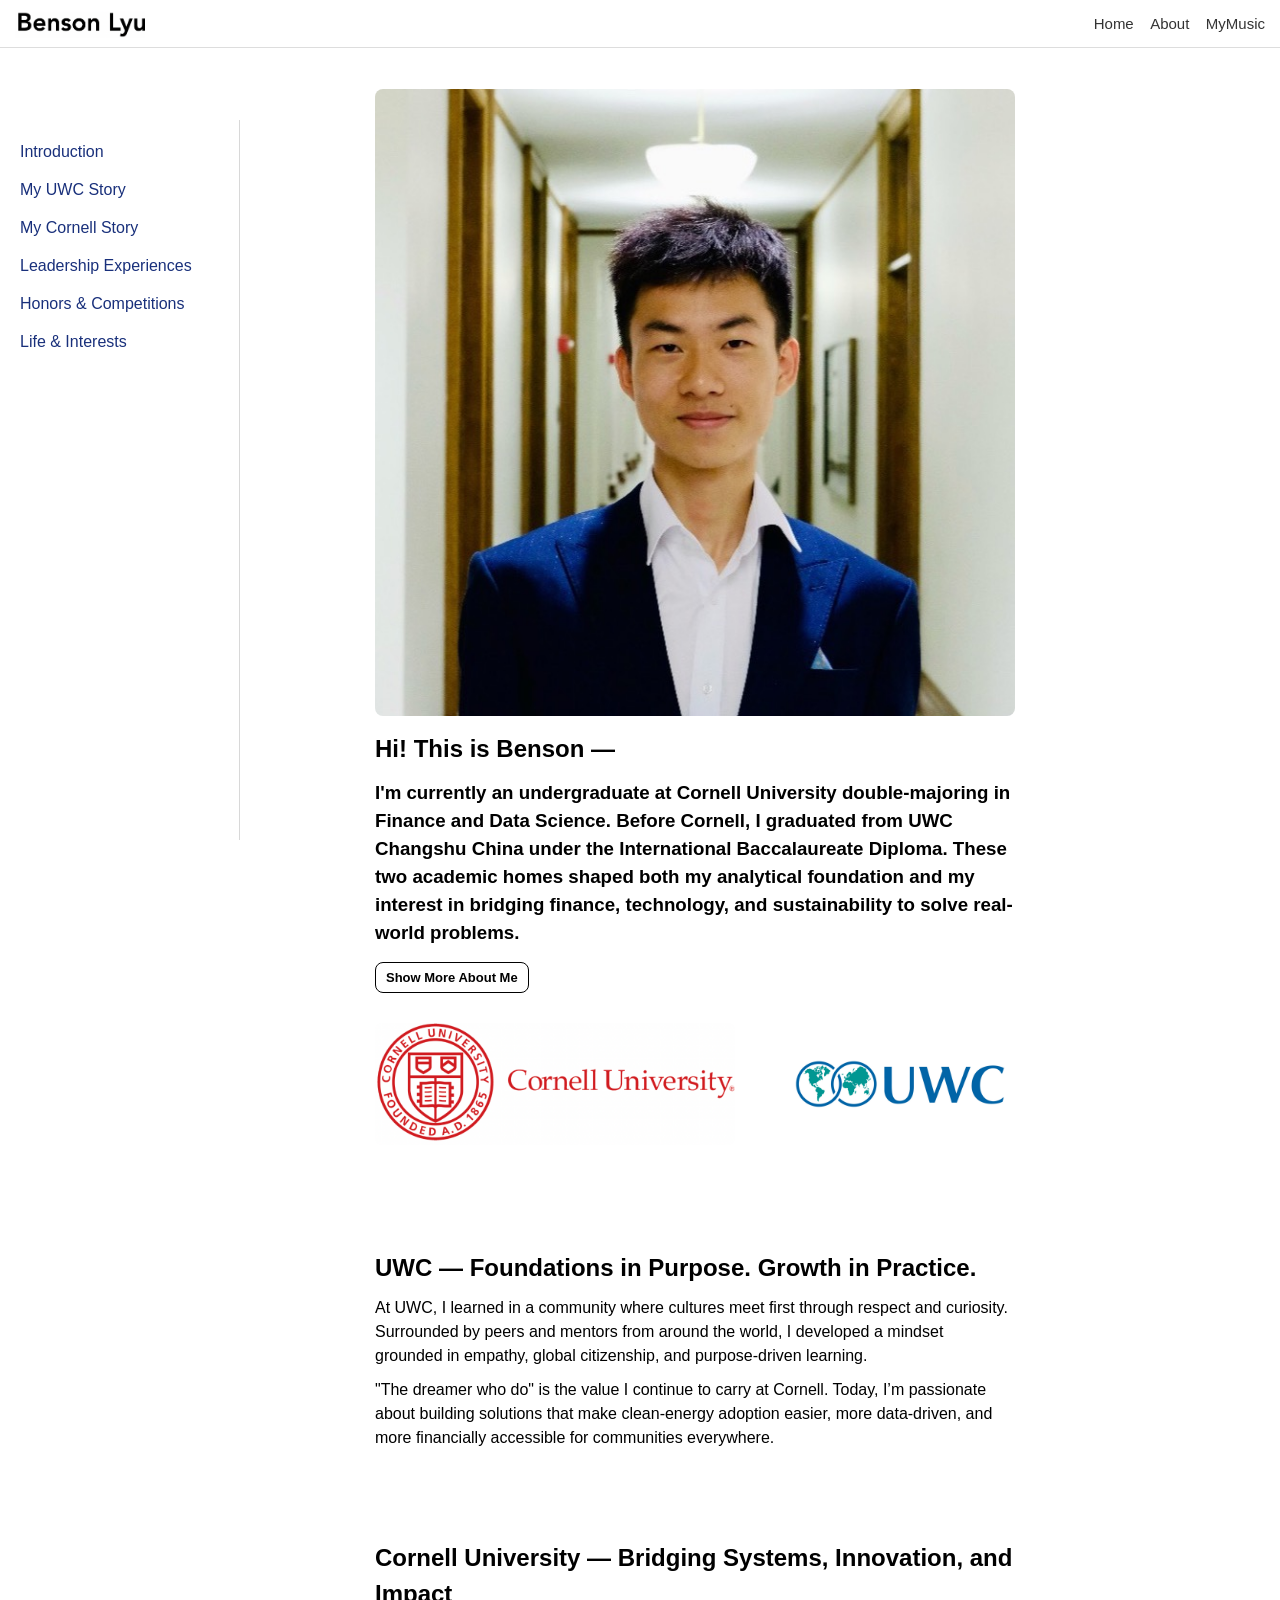
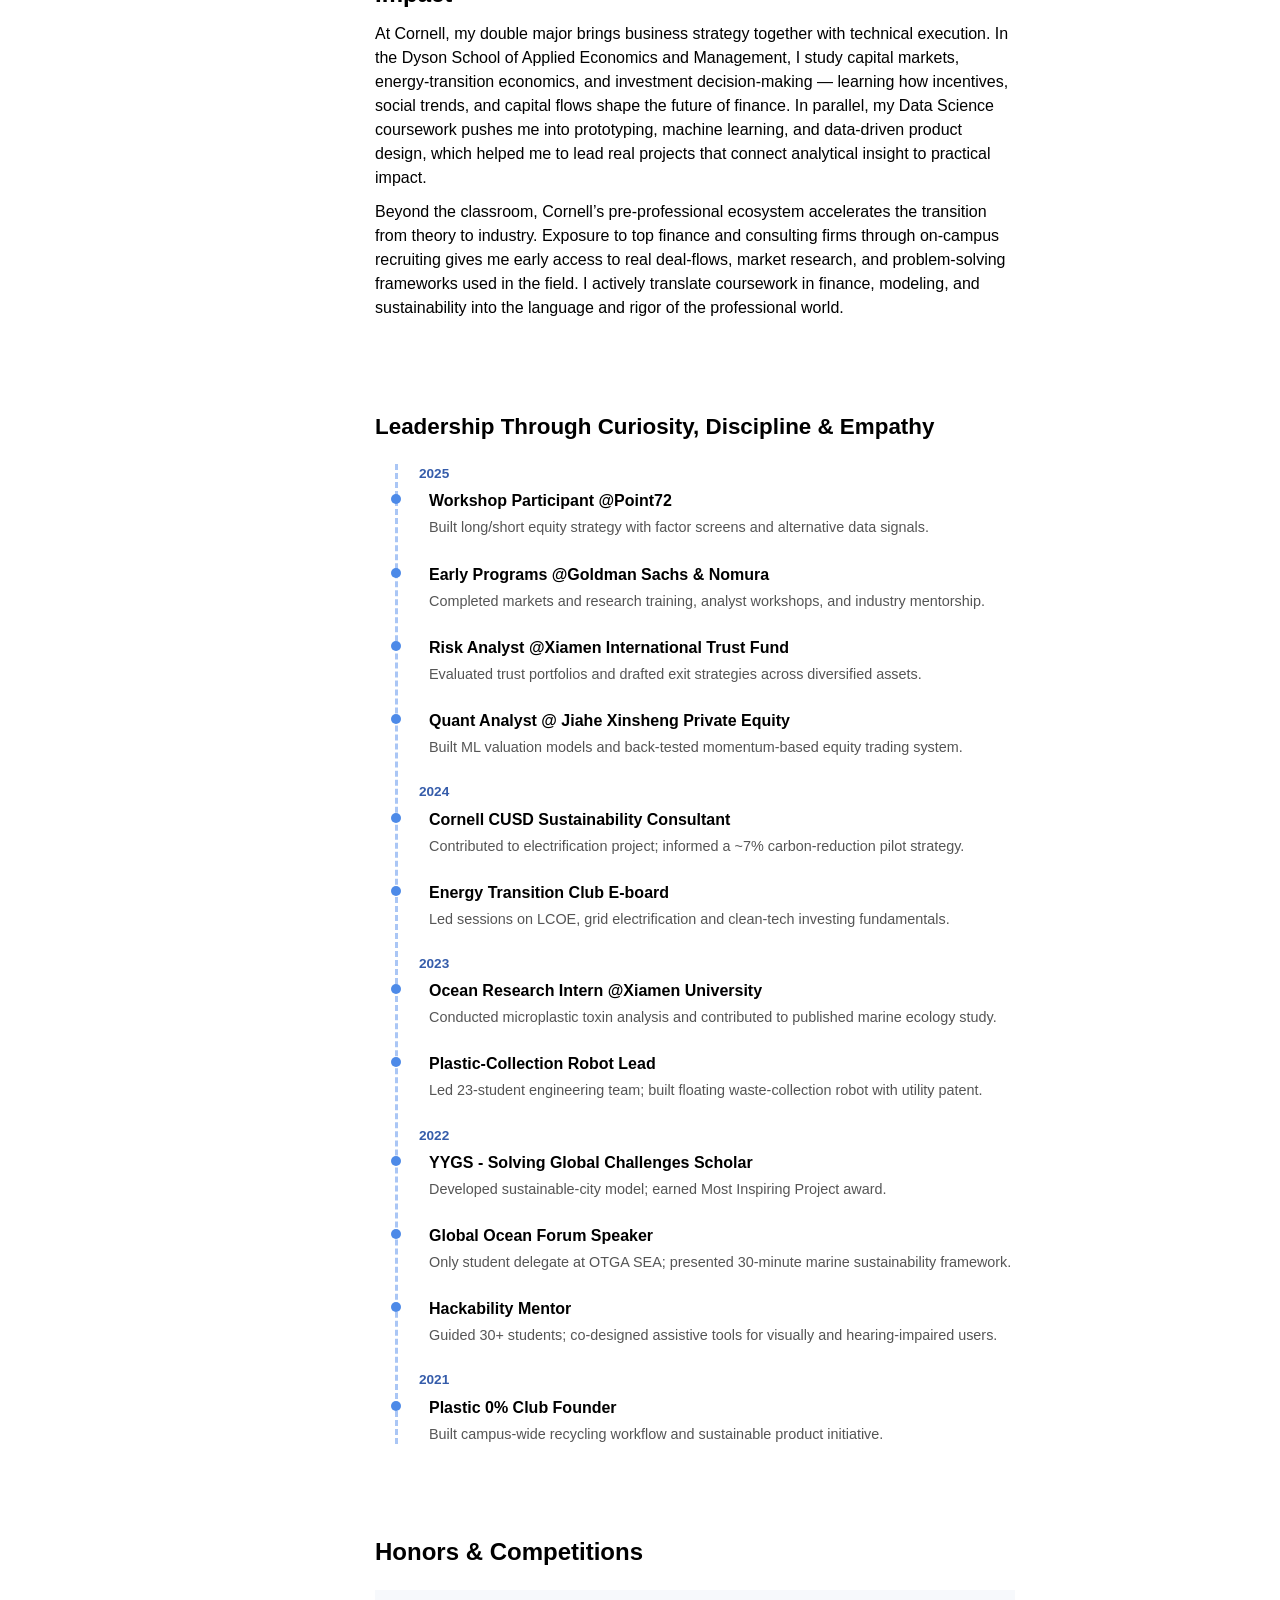
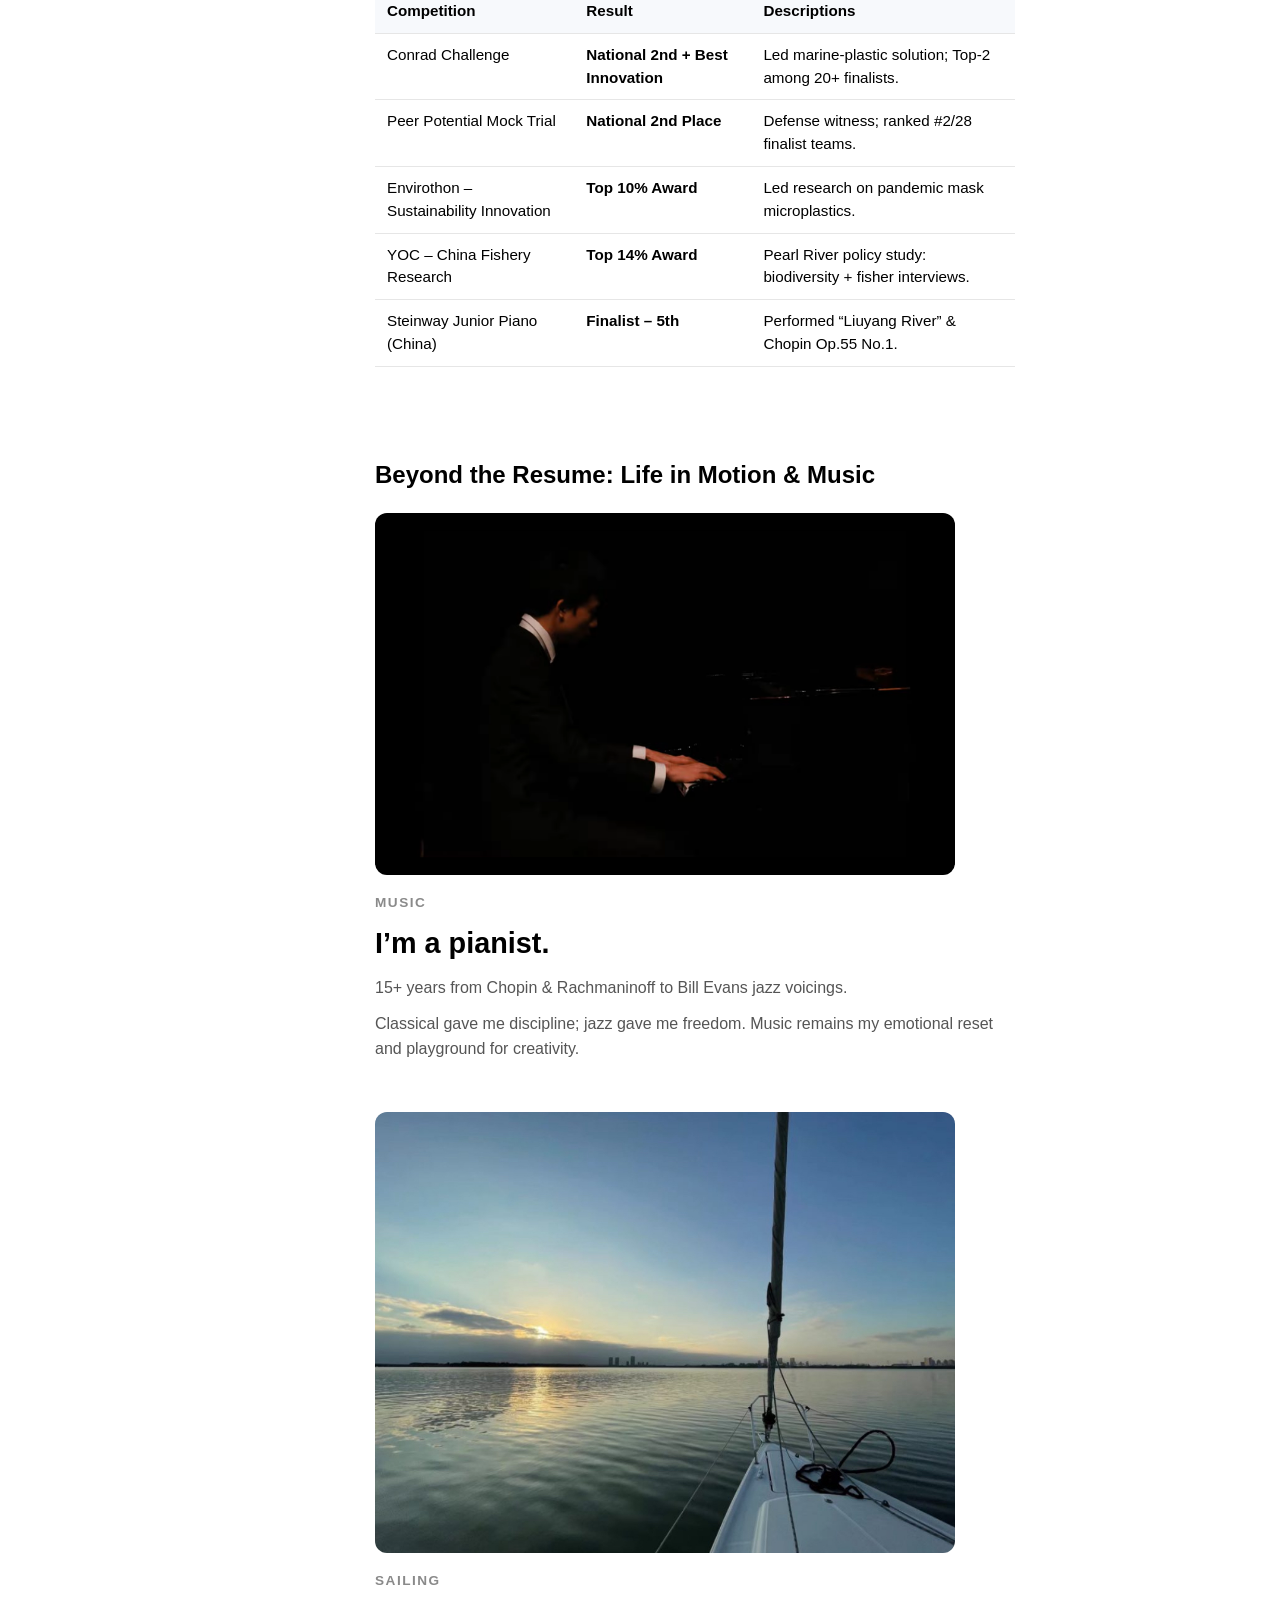
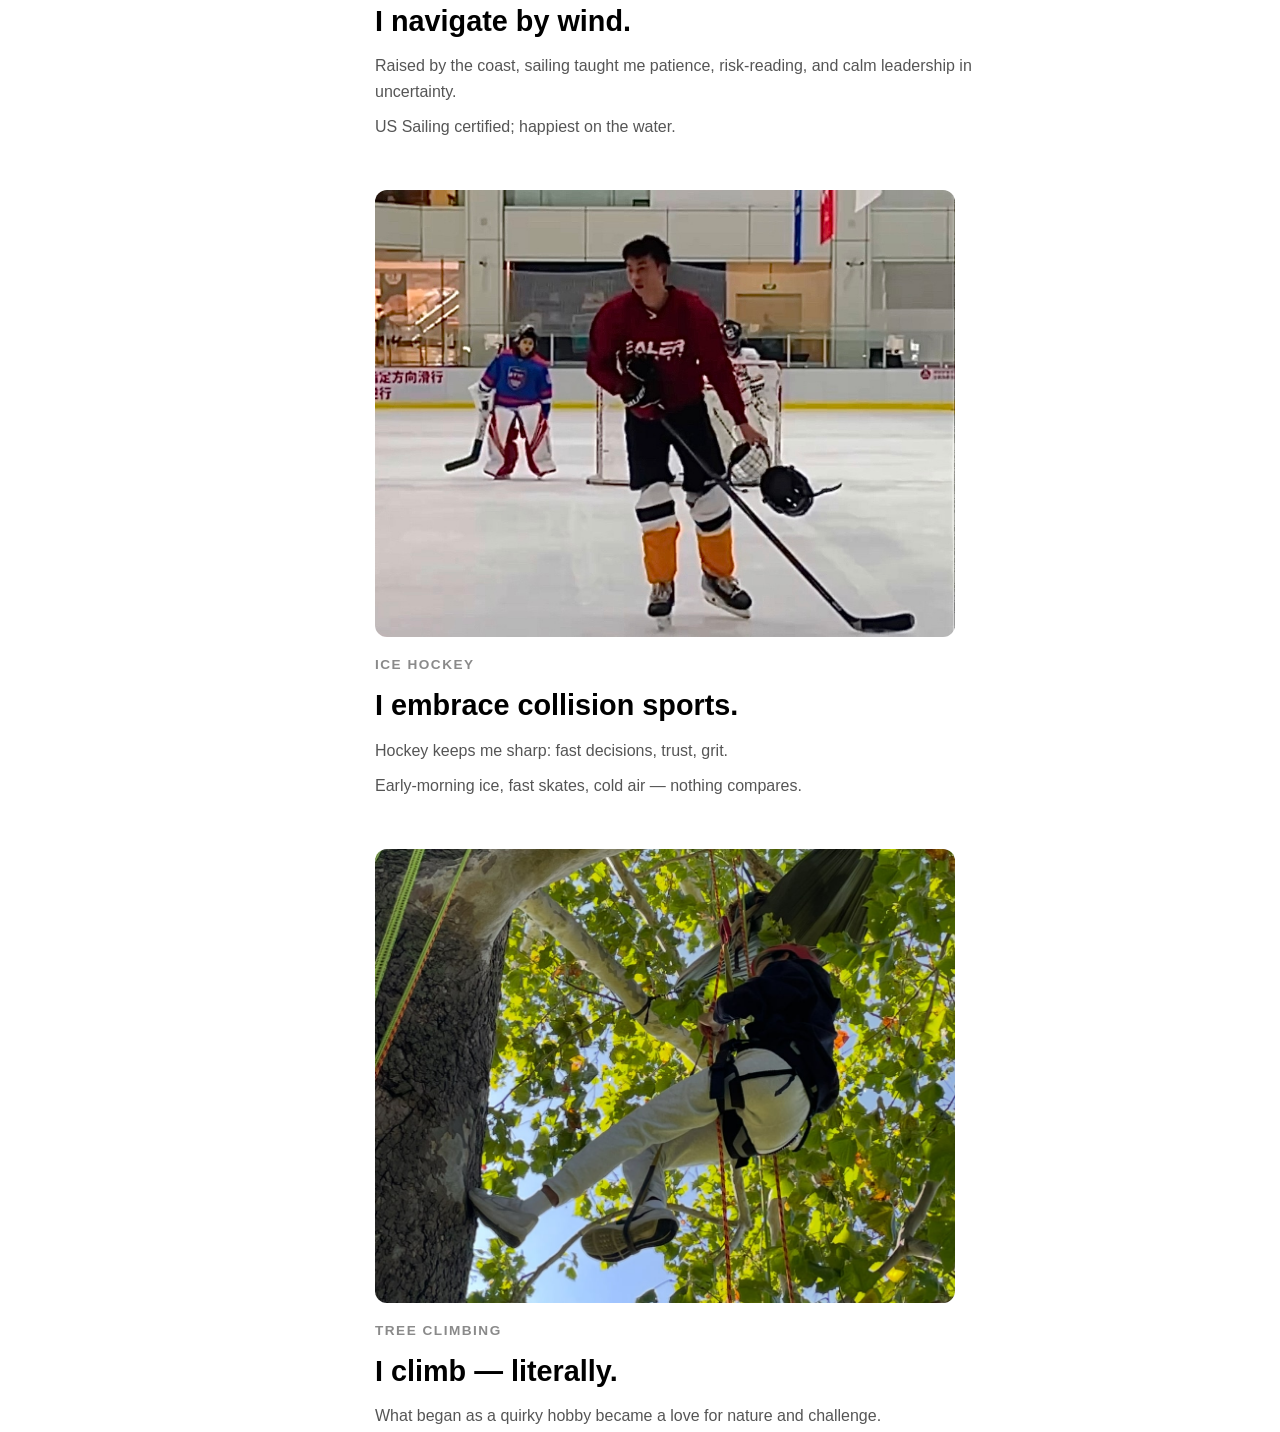
==== about.html @ 3da46054 "benson personal website publishing v2" ====
<!DOCTYPE html>
<html lang="en">

<head>
    <meta charset="UTF-8">
    <meta name="viewport" content="width=device-width, initial-scale=1.0">
    <title>Benson Lyu</title>
    <link rel="stylesheet" href="styles/site.css">
</head>

<body>

    <header class="site-header">
        <a href="index.html" class="logo">
            <!-- Source: original work by Benson Lyu -->
            <img src="/images/homepage-logo.png" alt="Benson Lyu" class="logo-img">
        </a>
        <nav class="nav-section">
            <a href="index.html">Home</a>
            <a href="about.html">About</a>
            <a href="mymusic.html">MyMusic</a>
        </nav>

        <!-- adding new hamburger button -->
        <button id="hamburger-btn" class="hamburger-btn">☰</button>

        <nav id="hamburger-menu" class="hidden hamburger-menu">
            <a href="index.html">Home</a>
            <a href="smart-hvac.html">Project 1</a>
            <a href="skymirror.html">Project 2</a>
            <a href="goldman.html">Milestone</a>
            <a href="about.html">About</a>
            <a href="mymusic.html">MyMusic</a>
        </nav>
        <!-- adding new hamburger button -->
    </header>

    <div class="wide-main">
        <nav class="toc-nav">
            <ul>
                <li><a href="#intro">Introduction</a></li>
                <li><a href="#uwc">My UWC Story</a></li>
                <li><a href="#cornell">My Cornell Story</a></li>
                <li><a href="#timeline">Leadership Experiences</a></li>
                <li><a href="#awards">Honors & Competitions</a></li>
                <li><a href="#persona">Life & Interests</a></li>
            </ul>
        </nav>
        <main>
            <section class="about-intro" id="intro">
                <figure>
                    <!-- Source: original work by Benson Lyu -->
                    <picture>
                        <!-- 大屏幕用横图（rectangle） -->
                        <source media="(min-width: 1000px)" srcset="images/about-mypic-rec.jpg">

                        <!-- 小屏幕用正方形图（square） -->
                        <source media="(max-width: 999px)" srcset="images/about-mypic-sqr.jpg">

                        <!--确保永远有图 -->
                        <img src="images/about-mypic-rec.jpg" alt="Benson Official Picture">
                    </picture>
                </figure>
                <div>
                    <h1>Hi! This is Benson —</h1>
                    <h3>I'm currently an undergraduate at Cornell University double-majoring in Finance and Data Science. Before Cornell, I graduated from UWC Changshu China under the International Baccalaureate Diploma. These two academic homes shaped both my analytical foundation and my interest in bridging finance, technology, and sustainability to solve real-world problems.
                    </h3>
                </div>

                <!-- adding modal -->
                <button id="open-modal" class="modal-trigger">
                    Show More About Me
                </button>

                <div id="modal-overlay" class="overlay hidden"></div>

                <div id="simple-modal" class="modal hidden">
                    <button id="close-modal" class="close-x-button">×</button>
                    <h2>More About Me</h2>
                    <p>I study Applied Economics & Management and Information Science at Cornell. My work focuses on sustainability, user-centered design, and data-driven decision-making. Read my resume for more detail.</p>
                    <button id="resume-btn" class="modal-trigger">Resume</button>
                    <picture id="resume-pic" class="resume-pic hidden">
                        <img src="images/about-my-resume.png" alt="my resume 1 page">
                    </picture>
                </div>
                <!-- adding modal -->

                <div class="about-intro-logos">
                    <figure>
                        <img src="images/about-cornell-logo.png" alt="Cornell Logo">
                    </figure>

                    <figure>
                        <img src="images/about-uwc-logo.png" alt="UWC Logo">
                    </figure>

                </div>
            </section>

            <section class="about-uwc-summary" id="uwc">
                <h2>UWC — Foundations in Purpose. Growth in Practice.
                </h2>
                <p>At UWC, I learned in a community where cultures meet first through respect and curiosity. Surrounded by peers and mentors from around the world, I developed a mindset grounded in empathy, global citizenship, and purpose-driven learning.</p>

                <p>"The dreamer who do" is the value I continue to carry at Cornell. Today, I’m passionate about building solutions that make clean-energy adoption easier, more data-driven, and more financially accessible for communities everywhere.</p>
            </section>

            <section class="about-cornell-summary" id="cornell">
                <h2>Cornell University — Bridging Systems, Innovation, and Impact</h2>
                <p>At Cornell, my double major brings business strategy together with technical execution. In the Dyson School of Applied Economics and Management, I study capital markets, energy-transition economics, and investment decision-making — learning how incentives, social trends, and capital flows shape the future of finance. In parallel, my Data Science coursework pushes me into prototyping, machine learning, and data-driven product design, which helped me to lead real projects that connect analytical insight to practical impact.</p>

                <p>Beyond the classroom, Cornell’s pre-professional ecosystem accelerates the transition from theory to industry. Exposure to top finance and consulting firms through on-campus recruiting gives me early access to real deal-flows, market research, and problem-solving frameworks used in the field. I actively translate coursework in finance, modeling, and sustainability into the language and rigor of the professional world.</p>
            </section>

            <section class="timeline-section" id="timeline">
                <h2 class="timeline-title">Leadership Through Curiosity, Discipline & Empathy</h2>

                <div class="timeline">

                    <!-- 2025 -->
                    <div class="year-label">2025</div>

                    <div class="entry">
                        <div class="dot"></div>
                        <h3>Workshop Participant @Point72</h3>
                        <p>Built long/short equity strategy with factor screens and alternative data signals.</p>
                    </div>

                    <div class="entry">
                        <div class="dot"></div>
                        <h3>Early Programs @Goldman Sachs & Nomura</h3>
                        <p>Completed markets and research training, analyst workshops, and industry mentorship.</p>
                    </div>

                    <div class="entry">
                        <div class="dot"></div>
                        <h3>Risk Analyst @Xiamen International Trust Fund</h3>
                        <p>Evaluated trust portfolios and drafted exit strategies across diversified assets.</p>
                    </div>

                    <div class="entry">
                        <div class="dot"></div>
                        <h3>Quant Analyst @ Jiahe Xinsheng Private Equity</h3>
                        <p>Built ML valuation models and back-tested momentum-based equity trading system.</p>
                    </div>

                    <!-- 2024 -->
                    <div class="year-label">2024</div>

                    <div class="entry">
                        <div class="dot"></div>
                        <h3>Cornell CUSD Sustainability Consultant</h3>
                        <p>Contributed to electrification project; informed a ~7% carbon-reduction pilot strategy.</p>
                    </div>

                    <div class="entry">
                        <div class="dot"></div>
                        <h3>Energy Transition Club E-board</h3>
                        <p>Led sessions on LCOE, grid electrification and clean-tech investing fundamentals.</p>
                    </div>

                    <!-- 2023 -->
                    <div class="year-label">2023</div>

                    <div class="entry">
                        <div class="dot"></div>
                        <h3>Ocean Research Intern @Xiamen University</h3>
                        <p>Conducted microplastic toxin analysis and contributed to published marine ecology study.</p>
                    </div>

                    <div class="entry">
                        <div class="dot"></div>
                        <h3>Plastic-Collection Robot Lead</h3>
                        <p>Led 23-student engineering team; built floating waste-collection robot with utility patent.</p>
                    </div>

                    <!-- 2022 -->
                    <div class="year-label">2022</div>
                    <div class="entry">
                        <div class="dot"></div>
                        <h3>YYGS - Solving Global Challenges Scholar</h3>
                        <p>Developed sustainable-city model; earned Most Inspiring Project award.</p>
                    </div>

                    <div class="entry">
                        <div class="dot"></div>
                        <h3>Global Ocean Forum Speaker</h3>
                        <p>Only student delegate at OTGA SEA; presented 30-minute marine sustainability framework.</p>
                    </div>

                    <div class="entry">
                        <div class="dot"></div>
                        <h3>Hackability Mentor</h3>
                        <p>Guided 30+ students; co-designed assistive tools for visually and hearing-impaired users.</p>
                    </div>

                    <!-- 2021 -->
                    <div class="year-label">2021</div>
                    <div class="entry">
                        <div class="dot"></div>
                        <h3>Plastic 0% Club Founder</h3>
                        <p>Built campus-wide recycling workflow and sustainable product initiative.</p>
                    </div>
                </div>
            </section>

            <section id="awards">
            <h2 class="about-awards-title">Honors & Competitions</h2>
            <div class="table-wrap">
                <table class="awards-table">
                    <thead>
                        <tr>
                            <th>Competition</th>
                            <th>Result</th>
                            <th>Descriptions</th>
                        </tr>
                    </thead>
                    <tbody>
                        <tr>
                            <td>Conrad Challenge</td>
                            <td><strong>National 2nd + Best Innovation</strong></td>

                            <td>Led marine-plastic solution; Top-2 among 20+ finalists.</td>
                        </tr>
                        <tr>
                            <td>Peer Potential Mock Trial</td>
                            <td><strong>National 2nd Place</strong></td>

                            <td>Defense witness; ranked #2/28 finalist teams.</td>
                        </tr>
                        <tr>
                            <td>Envirothon – Sustainability Innovation</td>
                            <td><strong>Top 10% Award</strong></td>

                            <td>Led research on pandemic mask microplastics.</td>
                        </tr>
                        <tr>
                            <td>YOC – China Fishery Research</td>
                            <td><strong>Top 14% Award</strong></td>

                            <td>Pearl River policy study: biodiversity + fisher interviews.</td>
                        </tr>
                        <tr>
                            <td>Steinway Junior Piano (China)</td>
                            <td><strong>Finalist – 5th</strong></td>

                            <td>Performed “Liuyang River” & Chopin Op.55 No.1.</td>
                        </tr>
                    </tbody>
                </table>
            </div>
        </section>

            <section class="persona-section" id="persona">
                <h2>Beyond the Resume: Life in Motion & Music</h2>

                <!-- Piano -->
                <div class="persona-card">
                    <!-- Source: original work by Benson Lyu -->
                    <img src="/images/about-piano.png" alt="Benson playing piano" class="persona-img">
                    <div class="persona-text">
                        <span class="category">MUSIC</span>
                        <h3>I’m a pianist.</h3>
                        <p>
                            15+ years from Chopin & Rachmaninoff to Bill Evans jazz voicings.

                        </p>
                        <p> Classical gave me discipline; jazz gave me freedom.
                            Music remains my emotional reset and playground for creativity.</p>
                    </div>
                </div>

                <!-- Sailing -->
                <div class="persona-card">
                    <!-- Source: original work by Benson Lyu -->
                    <img src="/images/about-sailing.jpg" alt="Benson sailing" class="persona-img">
                    <div class="persona-text">
                        <span class="category">SAILING</span>
                        <h3>I navigate by wind.</h3>
                        <p>
                            Raised by the coast, sailing taught me patience, risk-reading,
                            and calm leadership in uncertainty.

                        </p>
                        <p>US Sailing certified; happiest on the water.</p>
                    </div>
                </div>

                <!-- Ice Hockey -->
                <div class="persona-card">
                    <!-- Source: original work by Benson Lyu -->
                    <img src="/images/about-hockey.jpg" alt="Benson ice hockey" class="persona-img">
                    <div class="persona-text">
                        <span class="category">ICE HOCKEY</span>
                        <h3>I embrace collision sports.</h3>
                        <p>
                            Hockey keeps me sharp: fast decisions, trust, grit.

                        </p>
                        <p>Early-morning ice, fast skates, cold air — nothing compares.</p>
                    </div>
                </div>

                <!-- Tree Climbing -->
                <div class="persona-card">
                    <!-- Source: original work by Benson Lyu -->
                    <img src="images/about-tree-climb.jpg" alt="Benson tree climbing" class="persona-img">
                    <div class="persona-text">
                        <span class="category">TREE CLIMBING</span>
                        <h3>I climb — literally.</h3>
                        <p>
                            What began as a quirky hobby became a love for nature and challenge.

                        </p>
                        <p>Rope-tangled problem-solving included — growth is vertical.</p>
                    </div>
                </div>
            </section>
        </main>
    </div>

    <footer>
        <div>
            <p>© 2025 Benson Lyu</p>
            <p>Contact: zl298@cornell.edu</p>
        </div>
        <div class="social-links">

            <div class="icon-wrap">
                <a href="https://www.linkedin.com/in/bensonlyu" target="_blank">
                    <img src="/images/linkedin-logo.png" alt="LinkedIn icon">
                </a>
            </div>

            <div class="icon-wrap">
                <a href="https://www.youtube.com/@bensonlyu9827" target="_blank">
                    <img src="images/youtube-logo.png" alt="YouTube icon">
                </a>
            </div>
        </div>
    </footer>
    <script src="/scripts/jquery-3.7.1.js"></script>
    <script src="scripts/modal.js"></script>
    <script src="scripts/hamburger.js"></script>
</body>

</html>
---- styles/site.css ----
/* -------------start of general setting---------------  */
* {
    margin: 0;
    padding: 0;
    box-sizing: border-box;
}

/* narrow的时候不显示菜单栏而是汉堡 */
.nav-section {
    display: none;
}

/* 左边进度条narrow关闭 */
.toc-nav {
    display: none;
}

/* ------------------------------------- */
/* 汉堡按钮，更多我的介绍按钮，关闭modal叉叉的基本美观信息 */
.hamburger-btn,
.modal-trigger,
.close-x-button {
    display: block;
    background-color: white;
    border: 1px solid black;
    padding: 8px 10px;
    border-radius: 8px;
    font-weight: 600;
    font-size: 20px;
    line-height: 1;
    cursor: pointer;
    z-index: 1001;
}

/* 汉堡按钮更新 */
.hamburger-btn {
    padding: 6px 8px 8px 10px;
}

/* 汉堡菜单栏 */
.hamburger-menu {
    display: flex;
    flex-direction: column;
    background: white;
    position: fixed;
    top: 60px;
    right: 20px;
    border: 1px solid #ccc;
    padding: 10px;
    gap: 10px;
}

/* modal的hidden */
.hidden {
    display: none !important;
}

/* 更多我的介绍按钮 */
.modal-trigger {
    margin-top: 15px;
    font-size: 13px;
    font-family: "Avenir", "Avenir Next", -apple-system, BlinkMacSystemFont, "Segoe UI", Helvetica, Arial, sans-serif;
}

/* modal后面变虚化的背景 */
.overlay {
    position: fixed;
    top: 0;
    left: 0;
    width: 100vw;
    height: 100vh;
    background: rgba(0, 0, 0, 0.5);
    z-index: 1000;
    display: flex;
    align-items: center;
    justify-content: center;
    ;
}

/* modal的页面 */
.modal {
    position: fixed;
    top: 50%;
    left: 50%;
    width: 80%;
    max-width: 70%;
    background: white;
    padding: 20px;
    border: 1px solid black;
    border-radius: 8px;
    transform: translate(-50%, -50%);
    z-index: 1001;
    max-height: 80%;
    overflow-y: auto;
}

/* 关闭modal的叉叉的位置 */
.close-x-button {
    position: absolute;
    top: 16px;
    right: 16px;
    width: 44px;
    height: 44px;
    font-size: 22px;
    display: inline-flex;
    align-items: center;
    justify-content: center;
}

/* ----------------------------------- */

body {
    font-family: "Avenir", "Avenir Next", -apple-system, BlinkMacSystemFont, "Segoe UI", Helvetica, Arial, sans-serif;
    padding-left: 15px;
    padding-right: 15px;
    padding-top: 65px;
    line-height: 1.5;
    max-width: 900px;
    margin: auto;
}

h1 {
    margin-bottom: 12px;
}

ul {
    margin-left: 30px;
}

.light-heading3 {
    font-weight: normal;
}

section {
    margin-top: 24px;
}

footer {
    display: flex;
    flex-direction: column;
    justify-content: center;
    align-items: center;
    gap: 10px;
    margin-top: 40px;
    font-size: 0.85rem;
    text-align: center;
    margin-bottom: 10px;
}

.social-links {
    display: flex;
    flex-direction: row;
    align-items: center;
    gap: 10px;
    width: 70px;
}

.icon-wrap img {
    max-width: 30px;
}

img {
    display: block;
    max-inline-size: 100%;
    block-size: auto;
    border-radius: 8px;
}

figure {
    text-align: center;
}

figcaption {
    font-size: 0.9rem;
    color: #666;
    margin-top: 6px;
}

/* -------------end of general setting---------------  */


/* -------------start of navigation bar---------------  */
.site-header {
    position: fixed;
    top: 0;
    left: 0;
    width: 100%;
    background: white;
    z-index: 999;
    display: flex;
    justify-content: space-between;
    align-items: center;
    padding: 5px 15px;
    border-bottom: 1px solid #ddd;
}

.logo-img {
    font-size: 20px;
    font-weight: bold;
    margin-top: 2px;
    height: 35px;
    width: auto;
    display: block;
}

nav {
    display: flex;
    gap: 12px;
}

.nav-section a {
    margin-left: 12px;
    text-decoration: none;
    font-size: 15px;
    color: #333;
    font-weight: 500;
}

.nav-section a:hover {
    text-decoration: underline;
}

/* -------------end of navigation bar---------------  */




/* -------------start of projects general---------------  */
.project-card1,
.project-card2,
.project-card3 {
    border: 1px solid #d3cfcf;
    border-radius: 10px;
    padding: 12px;
    margin-bottom: 16px;
    margin-top: 60px;
}

.project-card1 {
    margin-top: 20px;
}

.project-card1 img,
.project-card2 img,
.project-card3 img {
    width: 100%;
    border-radius: 8px;
    margin-top: 4px;
    margin-bottom: 8px;
}

article p,
.project-card3 p {
    color: rgb(132, 122, 122);
    font-size: 0.9rem;
}



.btn {
    display: inline-block;
    padding: 5px 8px;
    border: 1px solid #333;
    border-radius: 6px;
    text-decoration: none;
    color: #333;
    font-size: 0.9rem;
    margin-top: 8px;
}

p {
    margin: 10px 0;
}

.project-info {
    /* to TAs: ive tried flex so many times but only grid can have such organized effect. early this semester i went to professors OH and learnt this knowledge. */
    display: grid;
    grid-template-columns: repeat(2, 1fr);
    gap: 15px;
    margin: 24px 0;
}

.info-block h4 {
    font-size: 14px;
    text-transform: uppercase;
    letter-spacing: 1px;
    color: #888;
    margin-bottom: 8px;
}

.info-block p {
    margin: 3px 0;
    font-size: 13px;
    line-height: 1.4;
}

/* -------------end of projects general---------------  */




/* -------------start of project 1---------------  */

.hvac-problem,
.hvac-why-matter,
.hvac-initial-ideation,
.hvac-problems-encountered,
.hvac-solution,
.hvac-reflection {
    display: flex;
    flex-direction: column;
    gap: 8px;
}

.hvac-problem p,
.hvac-why-matter p,
.hvac-initial-ideation p,
.hvac-problems-encountered p,
.hvac-solution p,
.hvac-reflection p {
    margin-top: 2px;
}

.hvac-problem h2,
.hvac-why-matter h2,
.hvac-initial-ideation h2,
.hvac-problems-encountered h2,
.hvac-solution h2,
.hvac-reflection h2 {
    margin-top: 60px;
    border-bottom: 1px solid rgb(174, 171, 171);
}

.hvac-initial-ideation-figures {
    display: flex;
    flex-direction: column;
    gap: 10px;
}

.hvac-initial-ideation h4,
.hvac-solution h4 {
    margin-top: 12px;
}

/* -------------end of project 1---------------  */





/* -------------start of project 2---------------  */
.skymirror-benson-profile,
.skymirror-estrella-profile,
.skymirror-kevin-profile,
.skymirror-mike-profile,
.skymirror-neil-profile {
    display: flex;
    flex-direction: column;
    gap: 18px;
    align-items: center;
    justify-content: center;
    margin-top: 10px;
    margin-bottom: 20px;
}

.skymirror-page-overview h4,
.skymirror-design-framework h4,
.skymirror-usp h4,
.skymirror-difficulties h4 {
    margin-top: 30px;
}

.skymirror-teamwork h2,
.skymirror-design-framework h2,
.skymirror-usp h2,
.skymirror-difficulties h2 {
    color: rgb(0, 0, 0);
    margin-top: 100px;
    border-bottom: 1px solid grey;
}

/* .skymirror-teamwork img {
    max-width: 500px;
} */

.skymirror-design-framework h4 {
    margin-bottom: 8px;
}

.skymirror-picseperate {
    display: flex;
    flex-direction: row;
    gap: 10px;
}

/* -------------end of project 2---------------  */




/* -------------start of project 3---------------  */
.gs-overview {
    display: flex;
    flex-direction: column;
    gap: 40px;
}

.gs-picseperate {
    display: flex;
    flex-direction: row;
    gap: 10px;
}

.gs-picseperate2 {
    display: flex;
    flex-direction: column;
    gap: 10px;
}


.chat-container {
    max-width: 650px;
    margin: 0 auto;
    padding: 10px;
}

.bubble {
    max-width: 80%;
    padding: 12px 16px;
    margin: 10px 0;
    border-radius: 12px;
    line-height: 1.5;
    font-size: 0.95rem;
    position: relative;
}

.q {
    background: #f2f7ff;
    border: 1px solid #a4c7ff;
    text-align: left;
    margin-right: auto;
}

.a {
    background: #e6f9f0;
    border: 1px solid #7ed9b5;
    text-align: left;
    margin-left: auto;
}

.label {
    font-weight: 600;
    margin-right: 6px;
    color: #555;
}

.gs-conversation {
    margin-top: 20px;
}

.reflection-notes {
    padding: 20px;
}

.reflection-notes h2 {
    font-size: 1.2rem;
    margin-bottom: 12px;
}

.note {
    background-color: #93b6da;
    /* Goldman Sachs blue */
    border-radius: 10px;
    padding: 12px;
    margin-bottom: 12px;
    box-shadow: 0 2px 6px rgba(0, 0, 0, 0.12);
    color: white;
    /* make text readable on blue */
}

.note h3 {
    margin-top: 0;
    font-size: 1rem;
    margin-bottom: 6px;
    color: white;
}

.note p,
.note ul {
    font-size: 0.95rem;
    margin: 0;
    color: white;
}

.note ul {
    padding-left: 18px;
}

/* -------------end of project 3---------------  */





/* -------------start of About---------------  */
.about-intro img {
    margin-bottom: 15px;

}

.about-intro-logos {
    margin-top: 30px;
    display: flex;
    flex-direction: row;
    align-items: center;
    gap: 50px;
    max-width: 700px;
}

.year-label {
    font-size: 0.85rem;
    font-weight: 600;
    color: #355caa;
    /* margin-left: -65px; */
    margin-top: 20px;
    margin-bottom: 5px;
}

.timeline-section {
    margin-top: 50px;
}

.timeline-title {
    margin-bottom: 20px;
    font-size: 1.4rem;
    font-weight: 600;
}

.timeline {
    border-left: 3px dashed #aac6f5;
    margin-left: 20px;
    padding-left: 21px;
}

.entry {
    position: relative;
    margin-bottom: 25px;
    padding-left: 10px;
}

.entry h3 {
    font-size: 1rem;
    margin-bottom: 4px;
    font-weight: 600;
}

.entry p {
    font-size: 0.9rem;
    color: #555;
    margin: 0;
    line-height: 1.4;
}

.dot {
    width: 10px;
    height: 10px;
    background: #4d8ae8;
    border-radius: 50%;
    position: absolute;
    left: -28px;
    top: 5px;
}



/* Awards table */
#awards {
    margin-top: 28px;
}

.table-wrap {
    overflow-x: auto;
    -webkit-overflow-scrolling: touch;
}

.awards-table {
    width: 100%;
    border-collapse: collapse;
    font-size: 0.95rem;
}

.awards-table th,
.awards-table td {
    padding: 10px 12px;
    border-bottom: 1px solid #e6e6e6;
    text-align: left;
    vertical-align: top;
}

.awards-table thead th {
    background: #f7f9fc;
    font-weight: 600;
}

.awards-table tbody tr:hover {
    background: #fafcff;
}

.badge {
    display: inline-block;
    padding: 2px 10px;
    border-radius: 999px;
    background: #eef3ff;
    color: #2b5fb8;
    font-size: 0.82rem;
    font-weight: 600;
    white-space: nowrap;
}

.about-awards-title {
    margin-bottom: 20px;
}

.about-uwc-summary h2,
.about-cornell-summary h2,
.timeline-section h2,
.persona-section h2,
#awards h2 {
    margin-top: 90px;
}

.persona-section h2 {
    margin-bottom: 20px;
}

.persona-section img {
    max-width: 580px;
}

.persona-card {
    margin-bottom: 50px;
}

.persona-img {
    width: 100%;
    border-radius: 12px;
    margin-bottom: 15px;
}

.category {
    font-size: 0.85rem;
    font-weight: 600;
    color: #8a8a8a;
    letter-spacing: 1.5px;
}

.persona-text h3 {
    font-size: 1.8rem;
    font-weight: 700;
    margin: 8px 0;
}

.persona-text p {
    color: #555;
    font-size: 1rem;
    line-height: 1.6;
}

/* -------------end of About---------------  */


/* -------------start of MyMusic---------------  */
.music-section {
    margin-top: 32px;
}

.music-title {
    font-size: 1.6rem;
    margin-bottom: 6px;
}

.music-sub {
    color: #666;
    margin-bottom: 16px;
}

.music-block {
    display: flex;
    align-items: center;
    gap: 16px;
    padding: 14px;
    border: 1px solid #e5e5e5;
    border-radius: 12px;
    margin-bottom: 50px;
    box-shadow: 0 2px 8px rgba(0, 0, 0, 0.04);
    flex-wrap: wrap;
}

.music-text {
    flex: 1 1 280px;
    min-width: 240px;
}

.music-text h3 {
    margin-bottom: 6px;
    font-size: 1.2rem;
}

.music-text p {
    color: #555;
}

.music-btn {
    display: inline-block;
    margin-top: 10px;
    padding: 6px 10px;
    border: 1px solid #111;
    border-radius: 8px;
    text-decoration: none;
    color: #111;
    font-size: 0.92rem;
}

/* .music-btn:hover {
    background: #111;
    color: #fff;
} */

/* -------------end of MyMusic---------------  */



/* -------------start of Resume---------------  */
.resume-myresume {
    border: 1px solid rgb(169, 169, 169);
    margin-top: 30px;
    border-radius: 15px;
}

/* -------------end of Resume---------------  */


/* ----------------------MEDIA QUERIES LINE------------------------- */


/* -------start of of left topic tracker-------- */
@media (min-width: 1000px) {

    /* hamburger menu */
    .hamburger-btn {
        display: none;
    }

    .hamburger-menu {
        display: none;
    }

    .nav-section {
        display: block;
    }

    /* hamburger menu */

    .toc-nav {
        display: block;
        position: fixed;
        left: 0;
        top: 120px;
        width: 240px;
        padding: 20px;
        border-right: 1px solid #d8d8d8;
        height: 80vh;
    }

    .toc-nav ul {
        list-style: none;
        padding: 0;
        margin: 0;
    }

    .toc-nav li {
        margin-bottom: 14px;
    }

    .toc-nav a {
        color: #2c4da3;
        text-decoration: none;
        font-size: 16px;
        font-weight: 500;
        transition: color 0.2s ease;
    }

    .toc-nav a {
        color: #19307b;
    }

    .wide-main {
        margin-left: 150px;
        margin-right: 60px;
        padding-left: 20px;
    }

    .wide-main h3 {
        scroll-margin-top: 110px;
    }

    .wide-main img {
        scroll-margin-top: 80px;
    }

    .wide-main section {
        scroll-margin-top: 70px;
    }

    .wide-main article {
        scroll-margin-top: 60px;
    }

    #milestone {
        scroll-margin-top: 80px;
    }

    /* -------start of skymirror wide-------- */
    .skymirror-benson-profile,
    .skymirror-estrella-profile,
    .skymirror-kevin-profile,
    .skymirror-mike-profile,
    .skymirror-neil-profile {
        align-items: flex-start;
    }

    .sky-smallpic {
        max-width: 600px;
    }

    footer {
    margin-left: 120px;
}

    /* -------end of skymirror wide-------- */

}

/* -------end of left topic tracker-------- */



/* adding pointer response */

@media (pointer: coarse) {

    a,
    button {
        padding: 12px 16px !important;
        font-size: 1.1rem;
    }

    .hamburger-btn {
        padding: 14px 18px;
        font-size: 32px;
    }

    .hamburger-menu a {
        padding: 12px 0;
        font-size: 1.1rem;
    }

    .nav-section a {
        padding: 12px 14px;
        font-size: 1.15rem;
    }

    .modal-trigger {
        padding: 14px 18px;
        font-size: 1.15rem;
    }

    .modal {
        padding: 24px;
    }

    .close-x-button {
        width: 48px;
        height: 48px;
        font-size: 26px;
    }
}

@media (pointer: fine) {

    button {
        padding: 6px 8px;
        font-size: 1rem;
    }
}



/* adding pointer response */
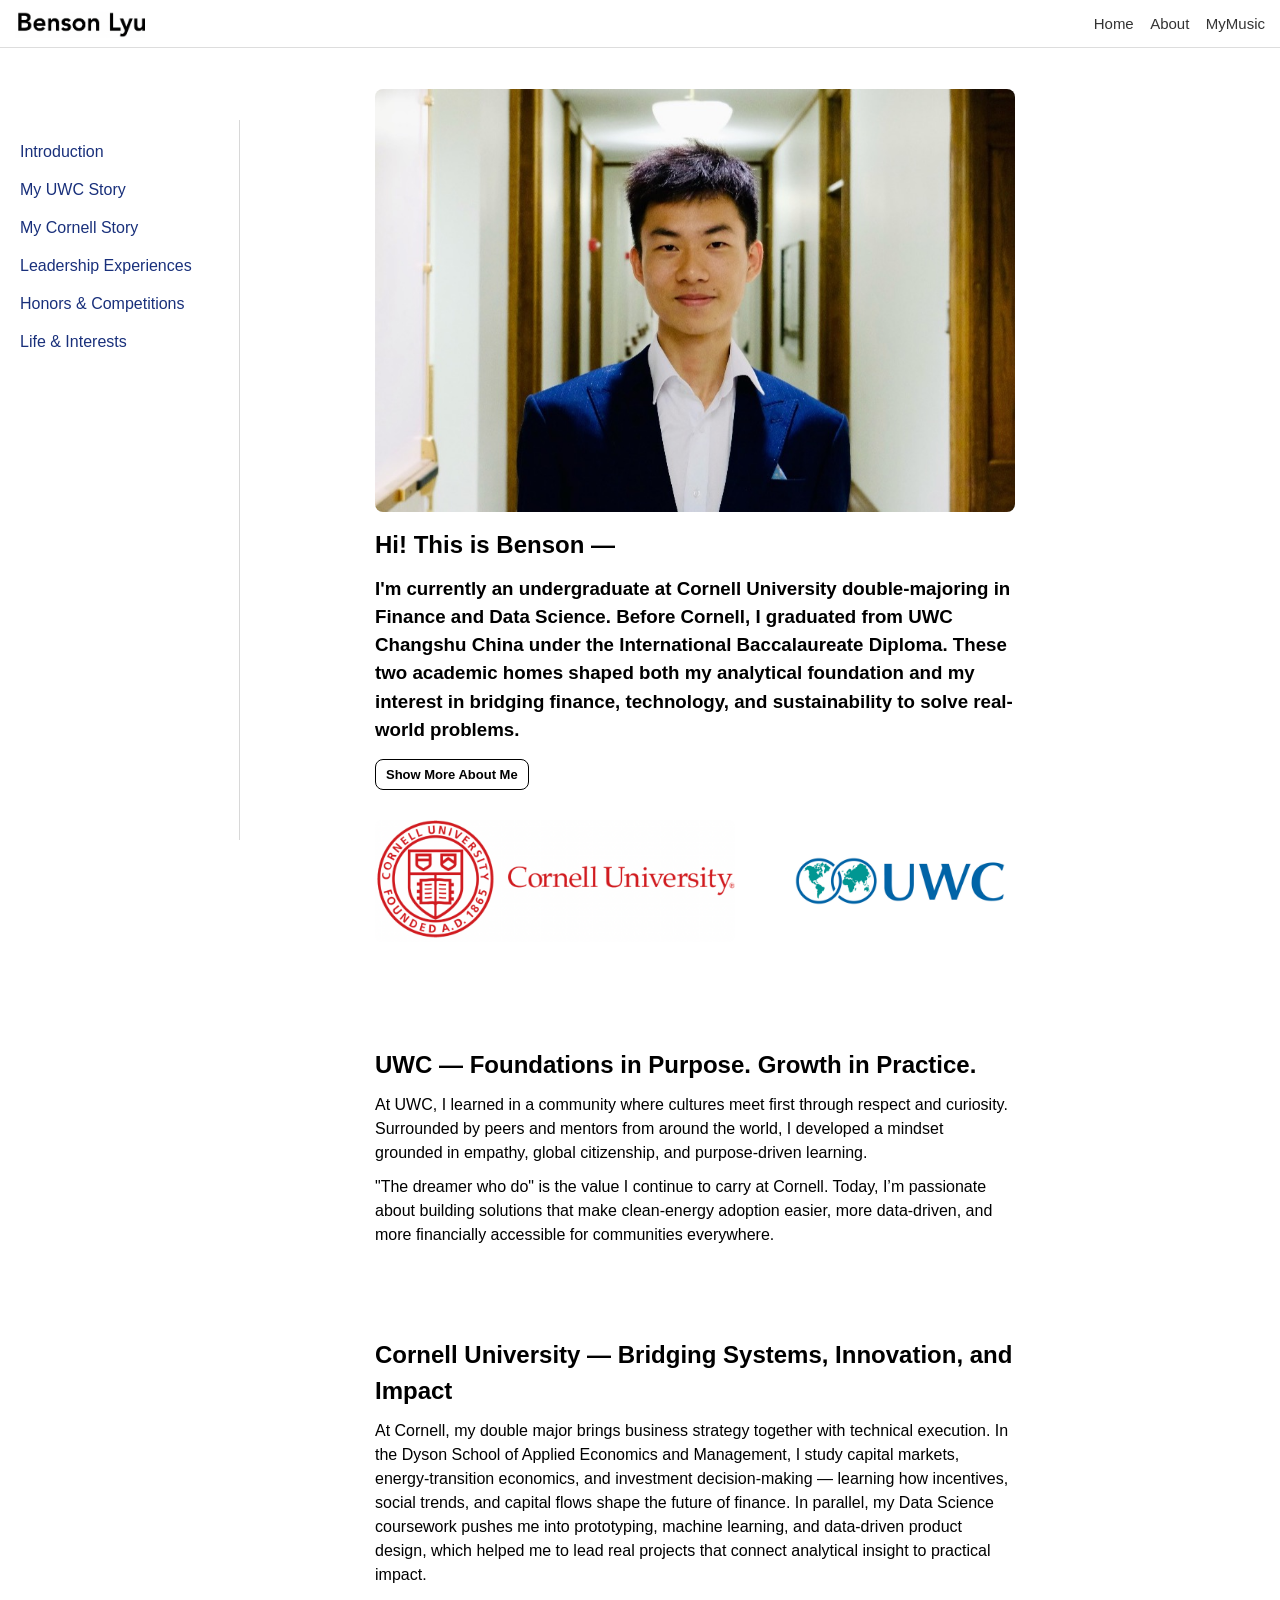
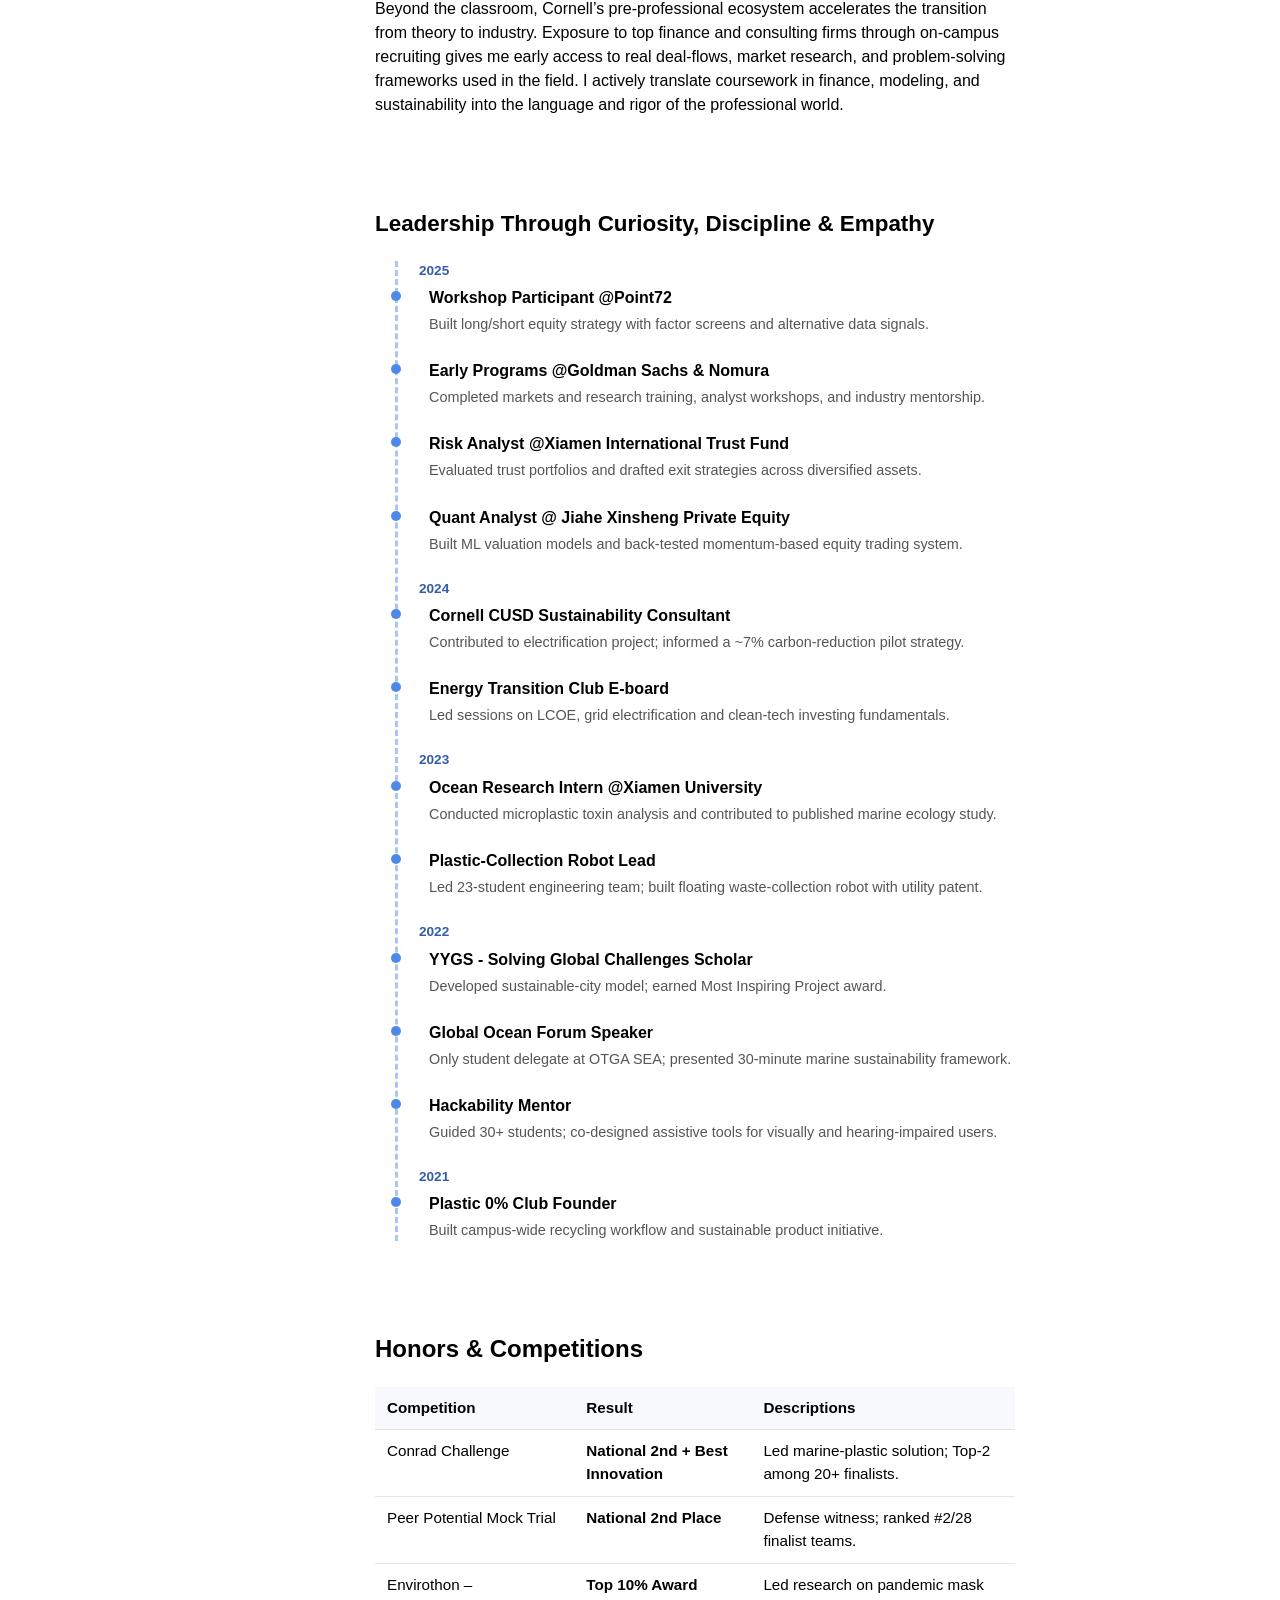
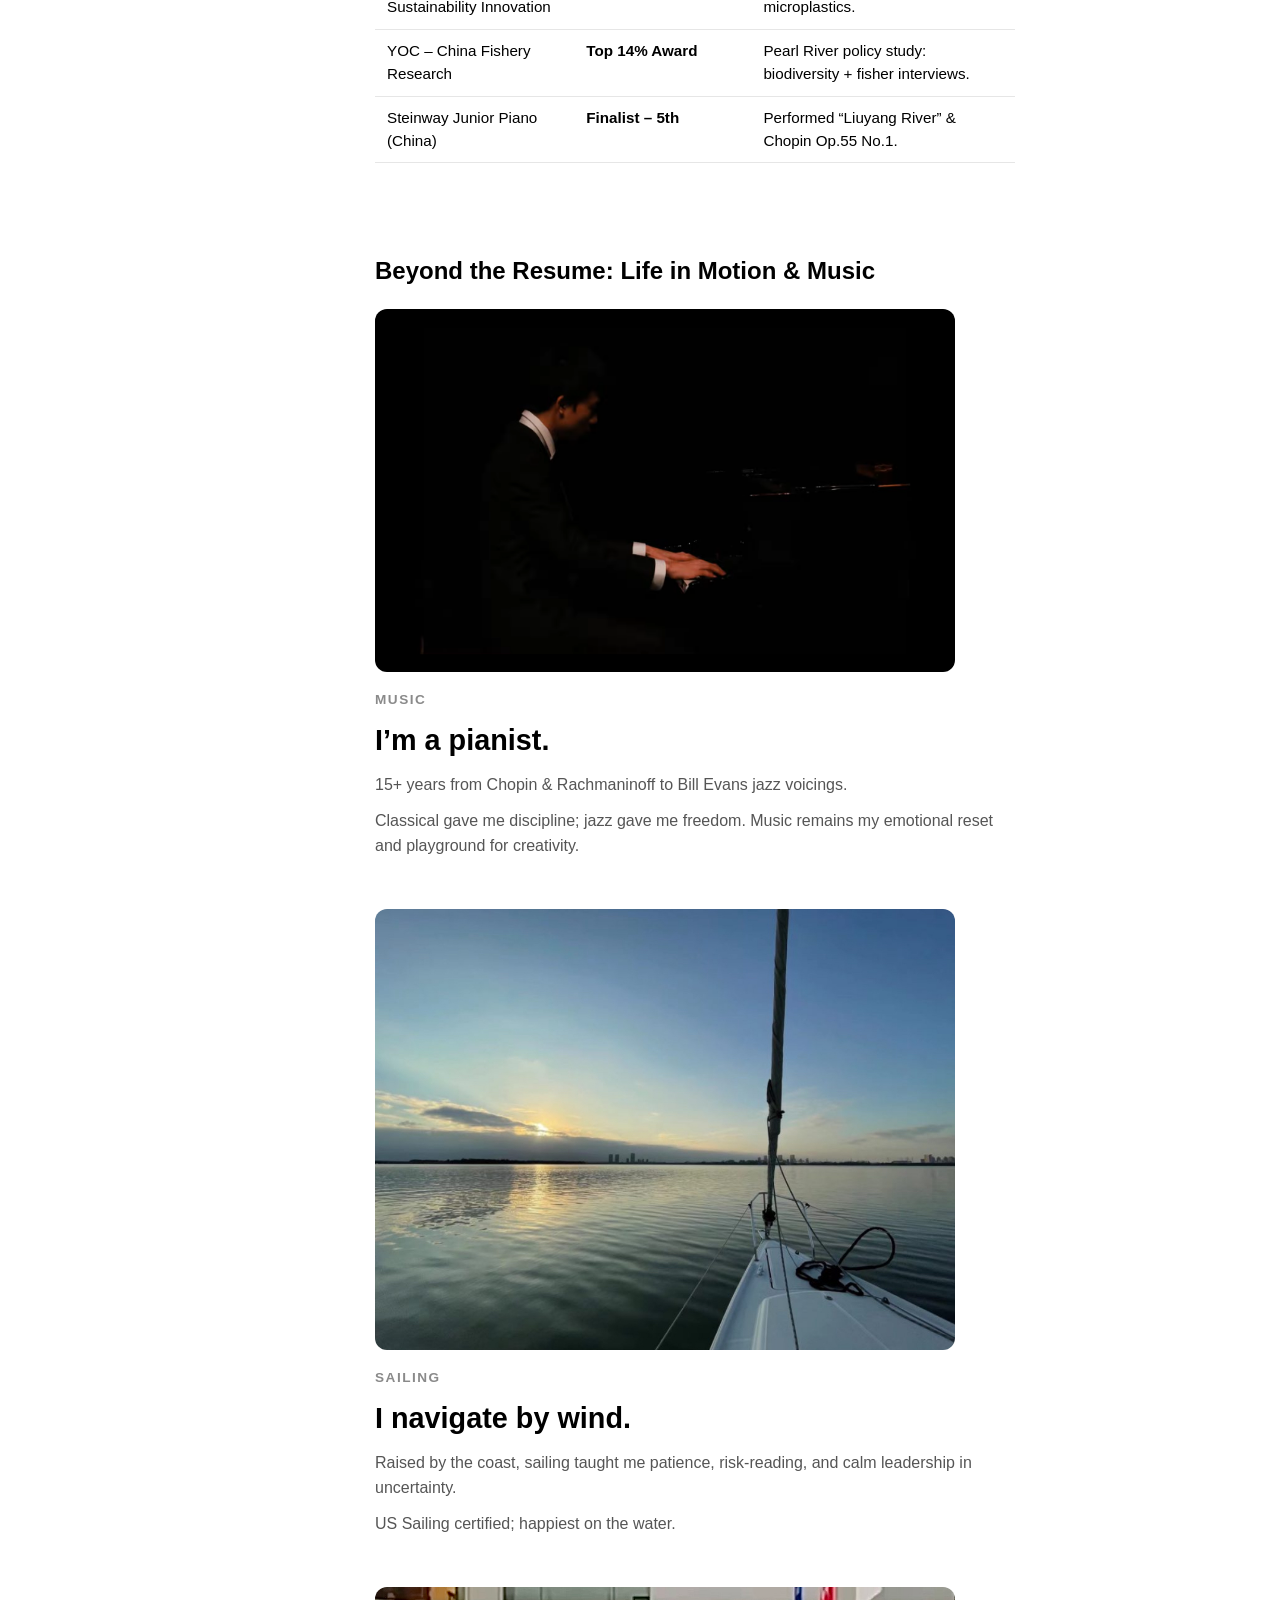
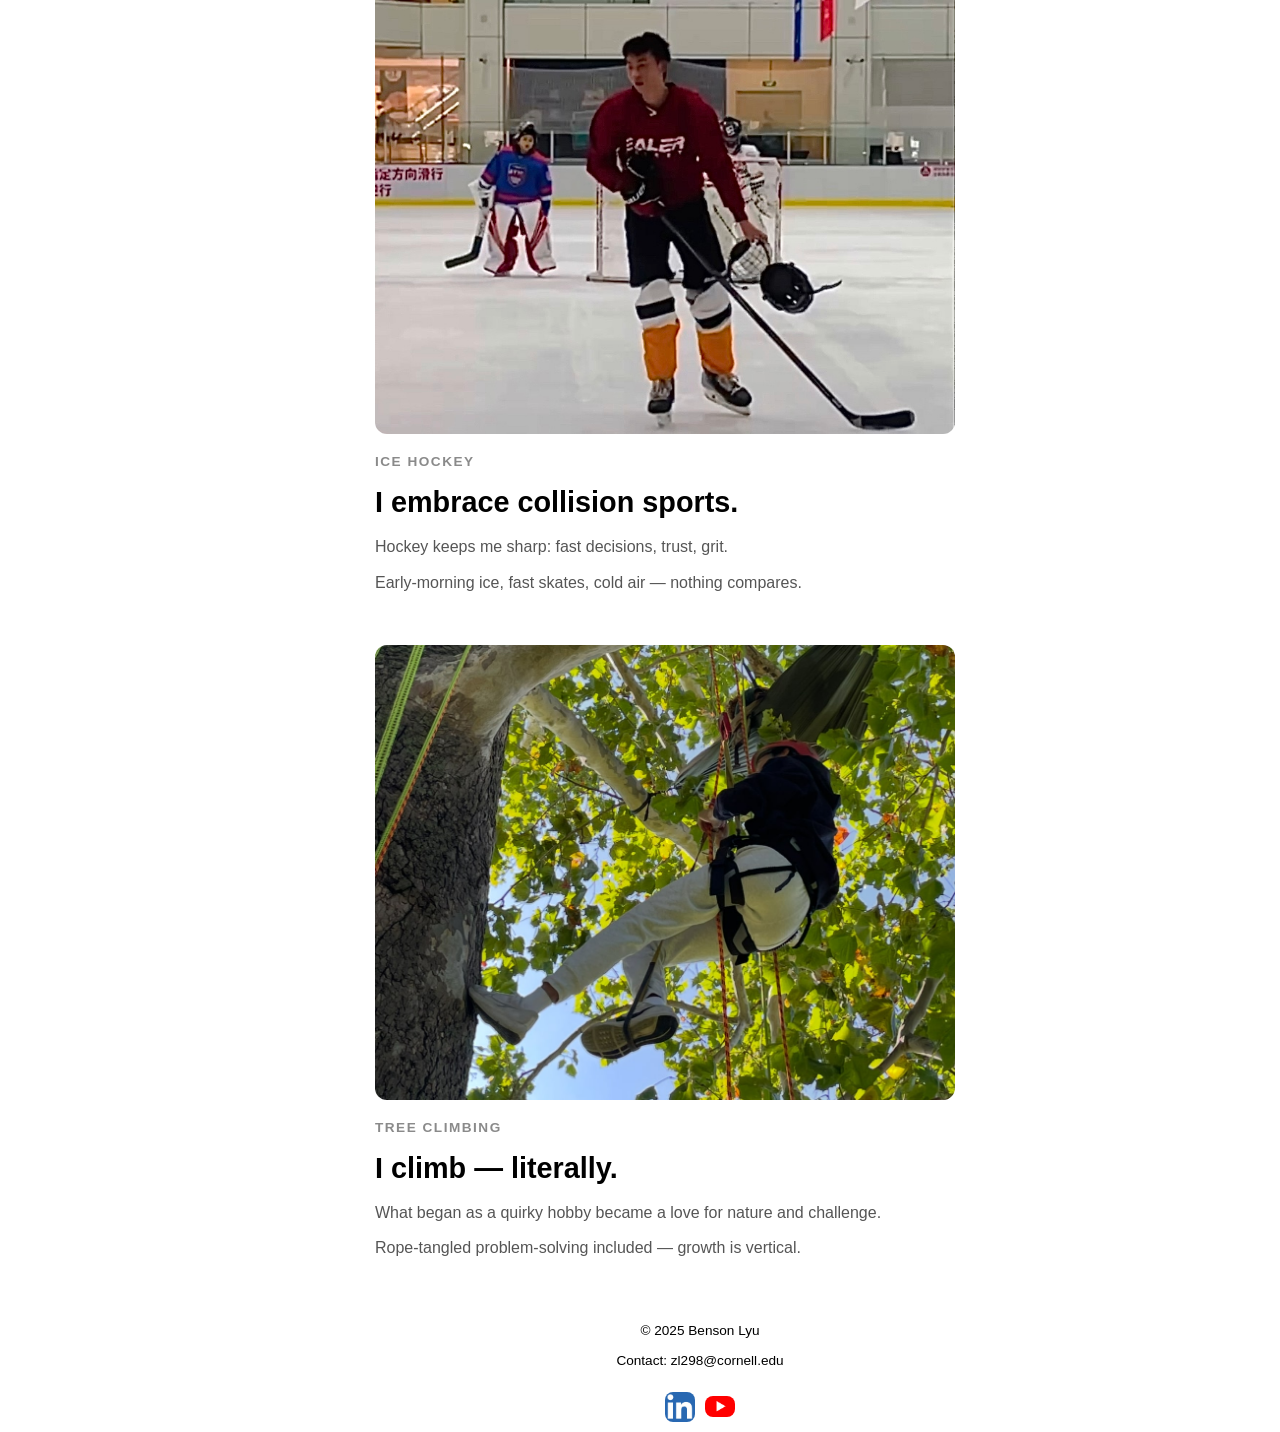
==== commit a77cf1b9: "little menu bar change" ====
--- a/about.html
+++ b/about.html
@@ -13,7 +13,7 @@
     <header class="site-header">
         <a href="index.html" class="logo">
             <!-- Source: original work by Benson Lyu -->
-            <img src="/images/homepage-logo.png" alt="Benson Lyu" class="logo-img">
+            <img src="images/homepage-logo.png" alt="Benson Lyu" class="logo-img">
         </a>
         <nav class="nav-section">
             <a href="index.html">Home</a>
@@ -26,10 +26,10 @@
 
         <nav id="hamburger-menu" class="hidden hamburger-menu">
             <a href="index.html">Home</a>
+            <a href="about.html">About</a>
             <a href="smart-hvac.html">Project 1</a>
             <a href="skymirror.html">Project 2</a>
             <a href="goldman.html">Milestone</a>
-            <a href="about.html">About</a>
             <a href="mymusic.html">MyMusic</a>
         </nav>
         <!-- adding new hamburger button -->
@@ -257,7 +257,7 @@
                 <!-- Piano -->
                 <div class="persona-card">
                     <!-- Source: original work by Benson Lyu -->
-                    <img src="/images/about-piano.png" alt="Benson playing piano" class="persona-img">
+                    <img src="images/about-piano.png" alt="Benson playing piano" class="persona-img">
                     <div class="persona-text">
                         <span class="category">MUSIC</span>
                         <h3>I’m a pianist.</h3>
@@ -273,7 +273,7 @@
                 <!-- Sailing -->
                 <div class="persona-card">
                     <!-- Source: original work by Benson Lyu -->
-                    <img src="/images/about-sailing.jpg" alt="Benson sailing" class="persona-img">
+                    <img src="images/about-sailing.jpg" alt="Benson sailing" class="persona-img">
                     <div class="persona-text">
                         <span class="category">SAILING</span>
                         <h3>I navigate by wind.</h3>
@@ -289,7 +289,7 @@
                 <!-- Ice Hockey -->
                 <div class="persona-card">
                     <!-- Source: original work by Benson Lyu -->
-                    <img src="/images/about-hockey.jpg" alt="Benson ice hockey" class="persona-img">
+                    <img src="images/about-hockey.jpg" alt="Benson ice hockey" class="persona-img">
                     <div class="persona-text">
                         <span class="category">ICE HOCKEY</span>
                         <h3>I embrace collision sports.</h3>
@@ -328,7 +328,7 @@
 
             <div class="icon-wrap">
                 <a href="https://www.linkedin.com/in/bensonlyu" target="_blank">
-                    <img src="/images/linkedin-logo.png" alt="LinkedIn icon">
+                    <img src="images/linkedin-logo.png" alt="LinkedIn icon">
                 </a>
             </div>
 
@@ -339,7 +339,7 @@
             </div>
         </div>
     </footer>
-    <script src="/scripts/jquery-3.7.1.js"></script>
+    <script src="scripts/jquery-3.7.1.js"></script>
     <script src="scripts/modal.js"></script>
     <script src="scripts/hamburger.js"></script>
 </body>
--- a/styles/site.css
+++ b/styles/site.css
@@ -35,6 +35,7 @@
 /* 汉堡按钮更新 */
 .hamburger-btn {
     padding: 6px 8px 8px 10px;
+    border: none;
 }
 
 /* 汉堡菜单栏 */
@@ -135,6 +136,10 @@
     margin-top: 24px;
 }
 
+.opening {
+    margin-top: 45px;
+}
+
 footer {
     display: flex;
     flex-direction: column;
